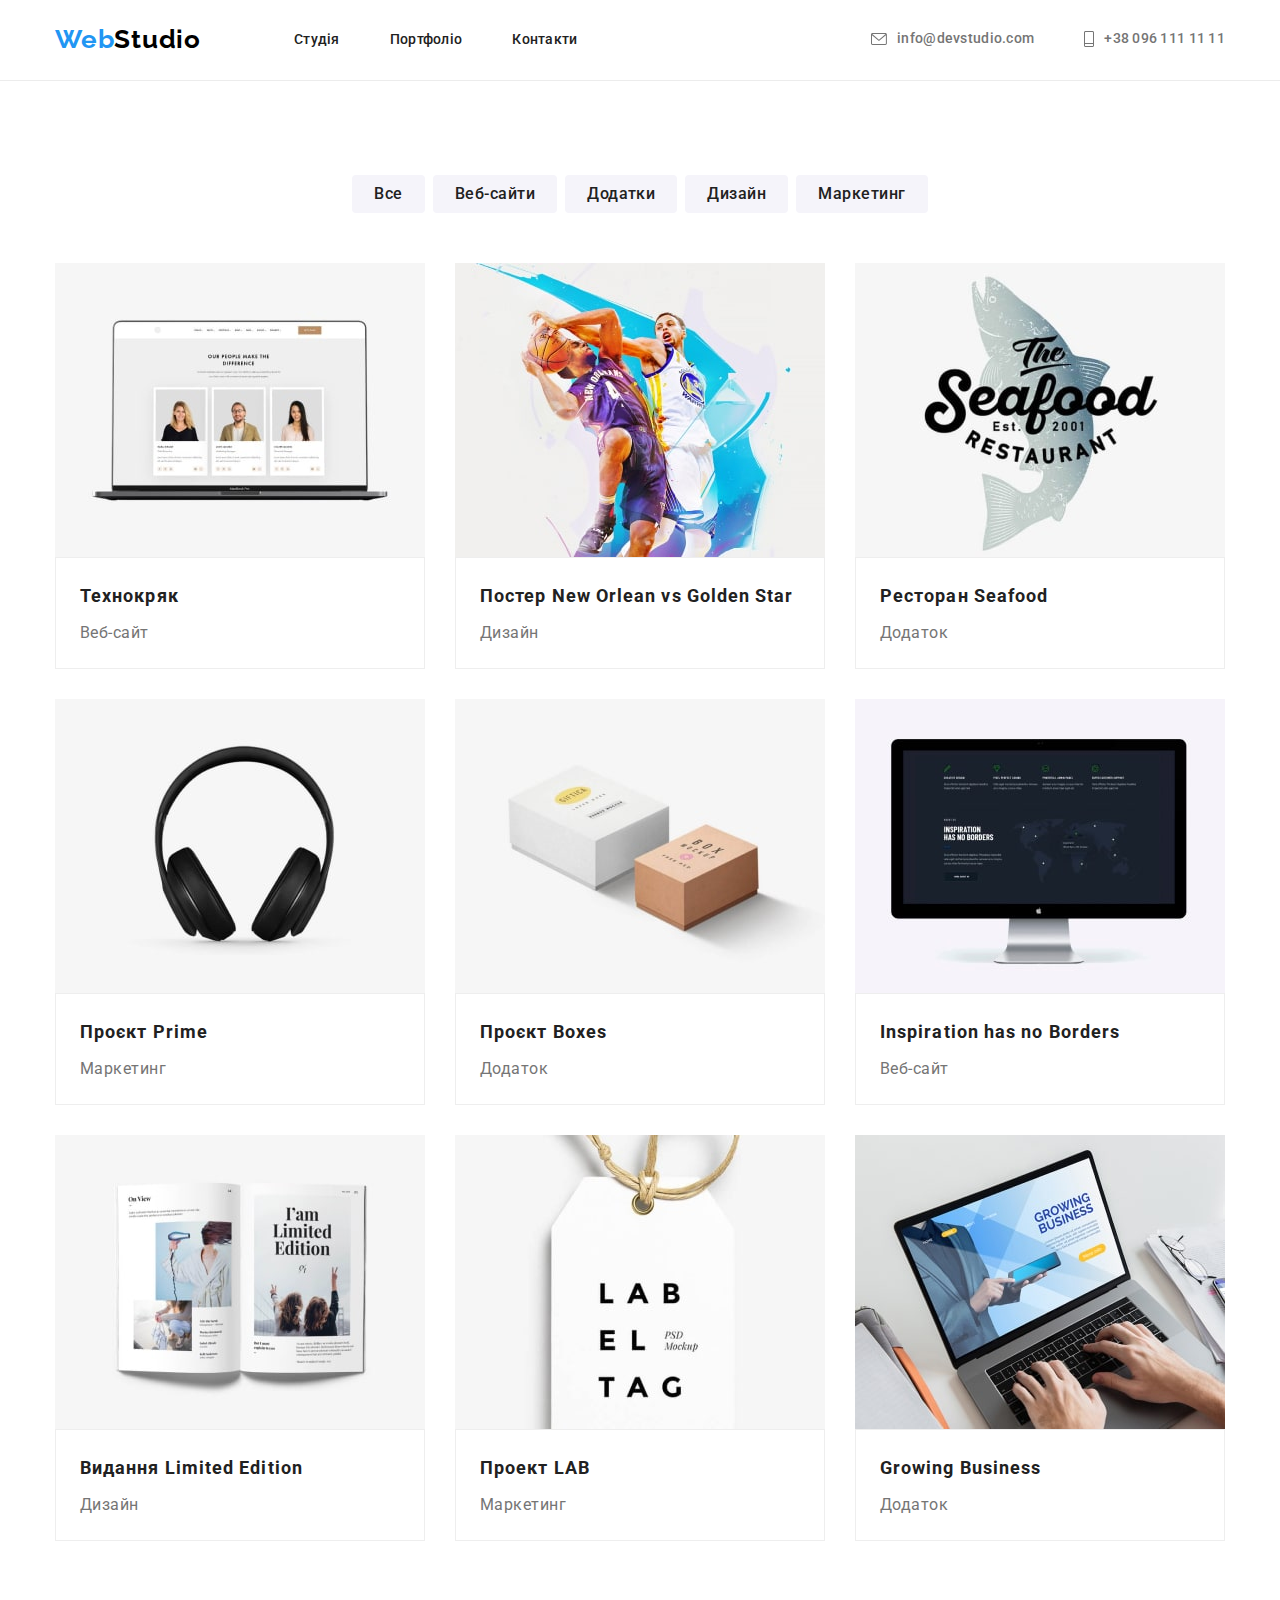
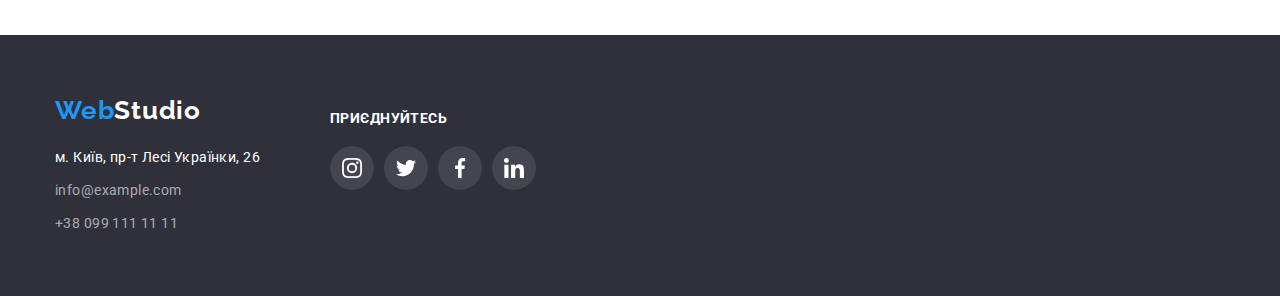
==== portfolio.html @ b0bb12f6 "create hw5" ====
<!DOCTYPE html>
<html lang="uk">
  <head>
    <meta charset="UTF-8" />
    <meta http-equiv="X-UA-Compatible" content="IE=edge" />
    <meta name="viewport" content="width=device-width, initial-scale=1.0" />
    <link rel="preconnect" href="https://fonts.googleapis.com" />
    <link rel="preconnect" href="https://fonts.gstatic.com" crossorigin />
    <link
      href="https://fonts.googleapis.com/css2?family=Raleway:wght@700&family=Roboto:wght@400;500;700;900&display=swap"
      rel="stylesheet"
    />
    <title>Портфоліо</title>
    <link
      rel="stylesheet"
      href="https://cdnjs.cloudflare.com/ajax/libs/modern-normalize/1.1.0/modern-normalize.min.css"
    />
    <link rel="stylesheet" href="./css/styles.css" />
  </head>
  <body>
    <!--Header-->
    <header class="header">
      <div class="container">
        <nav class="header-nav">
          <a class="logo link" href="index.html"
            ><span class="logo-span">Web</span>Studio</a
          >
          <ul class="header-list list">
            <li class="header-item">
              <a class="header-link link" href="index.html">Студія</a>
            </li>
            <li class="header-item">
              <a class="header-link link" href="portfolio.html">Портфоліо</a>
            </li>
            <li class="header-item">
              <a class="header-link link" href="">Контакти</a>
            </li>
          </ul>
          <ul class="header-list-link list">
            <li class="header-item">
              <a class="header-link-mail link" href="">
                <svg class="header-link-icon" width="16" height="12">
                  <use
                    class="icon-header"
                    href="./images/icons-sprite.svg#mail"
                  ></use></svg
                >info@devstudio.com</a
              >
            </li>
            <li class="header-item">
              <a class="header-link-tell link" href="tel:">
                <svg class="header-link-icon" width="10" height="16">
                  <use
                    class="icon-header"
                    href="./images/icons-sprite.svg#tell"
                  ></use></svg
                >+38 096 111 11 11</a
              >
            </li>
          </ul>
        </nav>
      </div>
    </header>
    <!-- Gallery -->
    <main>
      <section class="gallery section">
        <div class="container">
          <h1 class="visually-hidden">Наші роботи</h1>
          <ul class="gallery-list-btn list">
            <li class="gallery-item-btn">
              <button class="gallery-btn" type="button">Все</button>
            </li>
            <li class="gallery-item-btn">
              <button class="gallery-btn" type="button">Веб-сайти</button>
            </li>
            <li class="gallery-item-btn">
              <button class="gallery-btn" type="button">Додатки</button>
            </li>
            <li class="gallery-item-btn">
              <button class="gallery-btn" type="button">Дизайн</button>
            </li>
            <li class="gallery-item-btn">
              <button class="gallery-btn" type="button">Маркетинг</button>
            </li>
          </ul>
          <ul class="gallery-list list">
            <li class="gallery-item">
              <img
                src="./images/portfolio-img-1.jpg"
                width="370"
                height="294"
                alt="Технокряк"
              />
              <div class="gallery-box">
                <h2 class="gallery-title">Технокряк</h2>
                <p class="gallery-text">Веб-сайт</p>
              </div>
            </li>
            <li class="gallery-item">
              <img
                src="./images/portfolio-img-2.jpg"
                width="370"
                height="294"
                alt="Постер New Orlean vs Golden Star"
              />
              <div class="gallery-box">
                <h2 class="gallery-title">Постер New Orlean vs Golden Star</h2>
                <p class="gallery-text">Дизайн</p>
              </div>
            </li>
            <li class="gallery-item">
              <img
                src="./images/portfolio-img-3.jpg"
                width="370"
                height="294"
                alt="Ресторан Seafood"
              />
              <div class="gallery-box">
                <h2 class="gallery-title">Ресторан Seafood</h2>
                <p class="gallery-text">Додаток</p>
              </div>
            </li>
            <li class="gallery-item">
              <img
                src="./images/portfolio-img-4.jpg"
                width="370"
                height="294"
                alt="Проєкт Prime"
              />
              <div class="gallery-box">
                <h2 class="gallery-title">Проєкт Prime</h2>
                <p class="gallery-text">Маркетинг</p>
              </div>
            </li>
            <li class="gallery-item">
              <img
                src="./images/portfolio-img-5.jpg"
                width="370"
                height="294"
                alt="Проєкт Boxes"
              />
              <div class="gallery-box">
                <h2 class="gallery-title">Проєкт Boxes</h2>
                <p class="gallery-text">Додаток</p>
              </div>
            </li>
            <li class="gallery-item">
              <img
                src="./images/portfolio-img-6.jpg"
                width="370"
                height="294"
                alt="Inspiration has no Borders"
              />
              <div class="gallery-box">
                <h2 class="gallery-title">Inspiration has no Borders</h2>
                <p class="gallery-text">Веб-сайт</p>
              </div>
            </li>
            <li class="gallery-item">
              <img
                src="./images/portfolio-img-7.jpg"
                width="370"
                height="294"
                alt="Видання Limited Edition"
              />
              <div class="gallery-box">
                <h2 class="gallery-title">Видання Limited Edition</h2>
                <p class="gallery-text">Дизайн</p>
              </div>
            </li>
            <li class="gallery-item">
              <img
                src="./images/portfolio-img-8.jpg"
                width="370"
                height="294"
                alt="Проект LAB"
              />
              <div class="gallery-box">
                <h2 class="gallery-title">Проект LAB</h2>
                <p class="gallery-text">Маркетинг</p>
              </div>
            </li>
            <li class="gallery-item">
              <img
                src="./images/portfolio-img-9.jpg"
                width="370"
                height="294"
                alt="Growing Business"
              />
              <div class="gallery-box">
                <h2 class="gallery-title">Growing Business</h2>
                <p class="gallery-text">Додаток</p>
              </div>
            </li>
          </ul>
        </div>
      </section>
    </main>
    <!--Footer-->
    <footer class="footer">
      <div class="container footer-flex">
        <div>
          <a class="logo link" href="index.html"
            ><span class="logo-span">Web</span
            ><span class="logo-studio-span">Studio</span></a
          >
          <address class="footer-address">
            <p class="footer-text">м. Київ, пр-т Лесі Українки, 26</p>
            <ul class="footer-list list">
              <li class="footer-list-mail">
                <a class="footer-link-mail link" href="">info@example.com</a>
              </li>
              <li class="footer-list-tell">
                <a class="footer-link-tell link" href="tel:"
                  >+38 099 111 11 11</a
                >
              </li>
            </ul>
          </address>
        </div>
        <div>
          <h2 class="footer-title title">Приєднуйтесь</h2>
          <ul class="footer-list-icon list">
            <li class="footer-item-icon">
              <a class="footer-link-icon" href="">
                <svg class="footer-icon" width="20" height="20">
                  <use href="./images/icons-sprite.svg#instagram"></use>
                </svg>
              </a>
            </li>
            <li class="footer-item-icon">
              <a class="footer-link-icon" href="">
                <svg class="footer-icon" width="20" height="20">
                  <use href="./images/icons-sprite.svg#twitter"></use>
                </svg>
              </a>
            </li>
            <li class="footer-item-icon">
              <a class="footer-link-icon" href="">
                <svg class="footer-icon" width="20" height="20">
                  <use href="./images/icons-sprite.svg#facebook"></use>
                </svg>
              </a>
            </li>
            <li class="footer-item-icon">
              <a class="footer-link-icon" href="">
                <svg class="footer-icon" width="20" height="20">
                  <use href="./images/icons-sprite.svg#linkedin"></use>
                </svg>
              </a>
            </li>
          </ul>
        </div>
      </div>
    </footer>
  </body>
</html>
---- css/styles.css ----
:root {
  --main-color: #212121;
  --second-color: #757575;
  --btn-color: #2196f3;
  --btn-gallery-color: #f5f4fa;
  --icon-color: #afb1b8;
}

body {
  font-family: "Roboto", sans-serif;
  color: #212121;
}

h1,
h2,
h3,
h4,
h5,
h6,
p {
  margin: 0;
}

ul {
  margin: 0;
  padding-left: 0;
}

img {
  display: block;
}

.visually-hidden {
  position: absolute;
  white-space: nowrap;
  width: 1px;
  height: 1px;
  overflow: hidden;
  border: 0;
  padding: 0;
  clip: rect(0 0 0 0);
  clip-path: inset(50%);
  margin: -1px;
}

.title {
  font-style: normal;
}

.link {
  text-decoration: none;
}

.list {
  list-style: none;
}

.section {
  padding-top: 94px;
  padding-bottom: 94px;
}

.container {
  width: 1200px;
  padding-left: 15px;
  padding-right: 15px;
  margin: 0 auto;
}

/* <!--Header--> */

.logo {
  font-family: "Raleway";
  font-weight: 700;
  font-size: 26px;
  line-height: 1.19;
  letter-spacing: 0.03em;
  color: #000000;
}

.logo-span {
  color: #2196f3;
}

.header {
  padding-top: 24px;
  padding-bottom: 25px;
  margin-right: auto;
  margin-left: auto;
  max-width: 1600px;
  border-bottom: 1px solid #ececec;
}

.header-nav {
  display: flex;
  align-items: center;
}

.header-list {
  display: flex;
  margin-left: 93px;
}

.header-list-link {
  display: flex;
  margin-left: auto;
}

.header-item {
  margin-right: 50px;
}

.header-item:last-child {
  margin-right: 0;
}

.header-link {
  font-weight: 500;
  font-size: 14px;
  line-height: 1.14;
  letter-spacing: 0.02em;
  color: var(--main-color);
}

.header-link:hover,
.header-link:focus {
  color: #2196f3;
}

.header-link-tell,
.header-link-mail {
  display: flex;
  align-items: center;
  justify-content: center;
  font-weight: 500;
  font-size: 14px;
  line-height: 1.14;
  letter-spacing: 0.02em;
  color: var(--second-color);
}

.header-link-mail:hover,
.header-link-mail:focus {
  color: #2196f3;
}

.header-link-tell:hover,
.header-link-tell:focus {
  color: #2196f3;
}

.header-link-icon {
  display: flex;
  margin-right: 10px;
  fill: var(--second-color);
}

.icon-header {
  fill: currentColor;
}

/* <!--Hero--> */

.hero {
  margin-left: auto;
  margin-right: auto;
  max-width: 1600px;
  min-height: 600px;
  padding-top: 200px;
  padding-bottom: 200px;
  text-align: center;
  background-image: linear-gradient(
      rgba(47, 48, 58, 0.4),
      rgba(47, 48, 58, 0.4)
    ),
    url(../images/hero.jpg);
  background-color: #2f303a;
}

.hero-title {
  margin-left: auto;
  margin-right: auto;
  max-width: 696px;
  font-weight: 900;
  font-size: 44px;
  line-height: 1.36;
  letter-spacing: 0.06em;
  text-transform: uppercase;
  color: #ffffff;
}

.hero-btn {
  min-width: 216px;
  border-radius: 4px;
  border: 0;
  padding: 10px 32px 10px 32px;
  margin-top: 30px;
  font-weight: 700;
  font-size: 16px;
  line-height: 1.87;
  letter-spacing: 0.06em;
  color: #ffffff;
  cursor: pointer;
  background-color: var(--btn-color);
}

/* <!--Soft Skills--> */

.soft-skills.section {
  padding-bottom: 47px;
}

.soft-skills-list {
  display: flex;
}

.soft-skills-item {
  max-width: 270px;
  margin-right: 30px;
}

.soft-skills-item:last-child {
  margin-right: 0;
}

.soft-skills-title {
  margin-bottom: 10px;
  font-weight: 700;
  font-size: 14px;
  line-height: 1.14;
  letter-spacing: 0.03em;
  text-transform: uppercase;
  color: var(--main-color);
}

.soft-skills-text {
  font-size: 14px;
  line-height: 1.71;
  letter-spacing: 0.03em;
  color: var(--second-color);
}

.soft-box {
  display: flex;
  align-items: center;
  justify-content: center;
  height: 120px;
  margin-bottom: 30px;
  border-radius: 4px;
  background-color: var(--btn-gallery-color);
}

/* <!--About--> */

.about.section {
  padding-top: 47px;
}

.about-list {
  display: flex;
}

.about-item {
  width: 370px;
  margin-right: 30px;
}

.about-item:last-child {
  margin-right: 0;
}

.about-title {
  margin-bottom: 50px;
  font-weight: 700;
  font-size: 36px;
  line-height: 1.17;
  text-align: center;
  letter-spacing: 0.03em;
  color: var(--main-color);
}

/* <!--Team--> */

.team {
  background-color: var(--btn-gallery-color);
  max-width: 1600px;
  margin-left: auto;
  margin-right: auto;
}

.team-list {
  display: flex;
}

.team-item {
  width: 270px;
  margin-right: 30px;
  background-color: #ffffff;
}

.team-item:last-child {
  margin-right: 0;
}

.team-box {
  padding-top: 30px;
  padding-bottom: 30px;
}

.team-title {
  margin-bottom: 50px;
  font-weight: 700;
  font-size: 36px;
  line-height: 1.17;
  text-align: center;
  letter-spacing: 0.03em;
  color: var(--main-color);
}

.team-title-name {
  font-weight: 500;
  font-size: 16px;
  line-height: 1.19;
  text-align: center;
  letter-spacing: 0.03em;
  color: var(--main-color);
}

.team-text {
  margin-top: 10px;
  font-size: 16px;
  line-height: 1.19;
  text-align: center;
  letter-spacing: 0.03em;
  color: var(--second-color);
}

.team-soc-list {
  display: flex;
  justify-content: center;
  gap: 10px;
  margin-top: 16px;
}

.team-soc-link {
  display: flex;
  align-items: center;
  justify-content: center;
  width: 44px;
  height: 44px;
  border-radius: 50%;
  fill: var(--icon-color);
}

.team-soc-link:hover,
.team-soc-link:focus {
  fill: #fff;
  background-color: var(--btn-color);
}

.team-box {
  box-shadow: 0px 1px 3px rgba(0, 0, 0, 0.12), 0px 1px 1px rgba(0, 0, 0, 0.14),
    0px 2px 1px rgba(0, 0, 0, 0.2);
}

/* <!-- Clients --> */

.clients-title {
  margin: 0;
  margin-bottom: 50px;
  font-weight: 700;
  font-size: 36px;
  line-height: 1.17;
  text-align: center;
  letter-spacing: 0.03em;
}

.clients-list {
  display: flex;
  gap: 30px;
}

.clients-link {
  display: flex;
  justify-content: center;
  align-items: center;
  width: 170px;
  height: 92px;
  border: 1px solid #afb1b8;
  border-radius: 4px;
  fill: var(--icon-color);
}

.clients-link:hover,
.clients-link:focus {
  fill: var(--btn-color);
  border-color: var(--btn-color);
}

/* <!--Footer--> */

.footer {
  display: flex;
  flex-wrap: wrap;
  margin-left: auto;
  margin-right: auto;
  max-width: 1600px;
  padding-top: 60px;
  padding-bottom: 60px;
  min-height: 252px;
  background-color: #2f303a;
}

.logo-studio-span {
  color: #fff;
}

.footer-text {
  margin-top: 20px;
  font-style: normal;
  font-size: 14px;
  line-height: 1.71;
  letter-spacing: 0.03em;
  color: #ffffff;
}

.footer-list-mail,
.footer-list-tell {
  margin-top: 9px;
}

.footer-link-tell,
.footer-link-mail {
  font-style: normal;
  font-size: 14px;
  line-height: 1.71;
  letter-spacing: 0.03em;
  color: rgba(255, 255, 255, 0.6);
}

.footer-link-mail:hover,
.footer-link-mail:focus {
  color: #2196f3;
}

.footer-link-tell:hover,
.footer-link-tell:focus {
  color: #2196f3;
}

.footer-title {
  margin-top: 15px;
  margin-bottom: 20px;
  font-weight: 700;
  font-size: 14px;
  line-height: 16px;
  letter-spacing: 0.03em;
  text-transform: uppercase;
  color: #ffffff;
}

.footer-list-icon {
  display: flex;
  gap: 10px;
}

.footer-link-icon {
  display: flex;
  justify-content: center;
  align-items: center;
  width: 44px;
  height: 44px;
  border-radius: 50%;
  background-color: rgba(255, 255, 255, 0.1);
  fill: #fff;
}

.footer-link-icon:hover,
.footer-link-icon:focus {
  background-color: var(--btn-color);
}

.footer-flex {
  display: flex;
  gap: 70px;
}

/* <!-- Gallery --> */

.gallery-item {
  width: 370px;
  margin-right: 30px;
  margin-bottom: 30px;
  background-color: #ffffff;
}

.gallery-item:hover,
.gallery-item:focus {
  box-shadow: 0px 1px 1px rgba(0, 0, 0, 0.12), 0px 4px 4px rgba(0, 0, 0, 0.06),
    1px 4px 6px rgba(0, 0, 0, 0.16);
}

.gallery-item:nth-child(3n) {
  margin-right: 0;
}

.gallery-item:nth-child(n + 7) {
  margin-bottom: 0;
}

.gallery-btn {
  font-family: "Roboto";
  font-weight: 500;
  font-size: 16px;
  border-radius: 4px;
  padding: 6px 22px 6px 22px;
  line-height: 1.63;
  text-align: center;
  letter-spacing: 0.03em;
  cursor: pointer;
  border: 0;
  color: var(--main-color);
  background-color: var(--btn-gallery-color);
}

.gallery-btn:hover,
.gallery-btn:focus {
  background-color: var(--btn-color);
  color: #fff;
  box-shadow: 0px 3px 1px rgba(0, 0, 0, 0.1), 0px 1px 2px rgba(0, 0, 0, 0.08),
    0px 2px 2px rgba(0, 0, 0, 0.12);
}

.gallery-box {
  padding: 20px 24px;
  width: 370px;
  border: 1px solid #eeeeee;
}

.gallery-list {
  display: flex;
  flex-wrap: wrap;
  margin-top: 50px;
}

.gallery-list-btn {
  display: flex;
  justify-content: center;
}

.gallery-item-btn {
  margin-right: 8px;
}

.gallery-item-btn:last-child {
  margin-right: 0;
}

.gallery-title {
  font-weight: 700;
  font-size: 18px;
  line-height: 2;
  letter-spacing: 0.06em;
  color: var(--main-color);
}

.gallery-text {
  margin-top: 4px;
  font-size: 16px;
  line-height: 1.88;
  letter-spacing: 0.03em;
  color: var(--second-color);
}
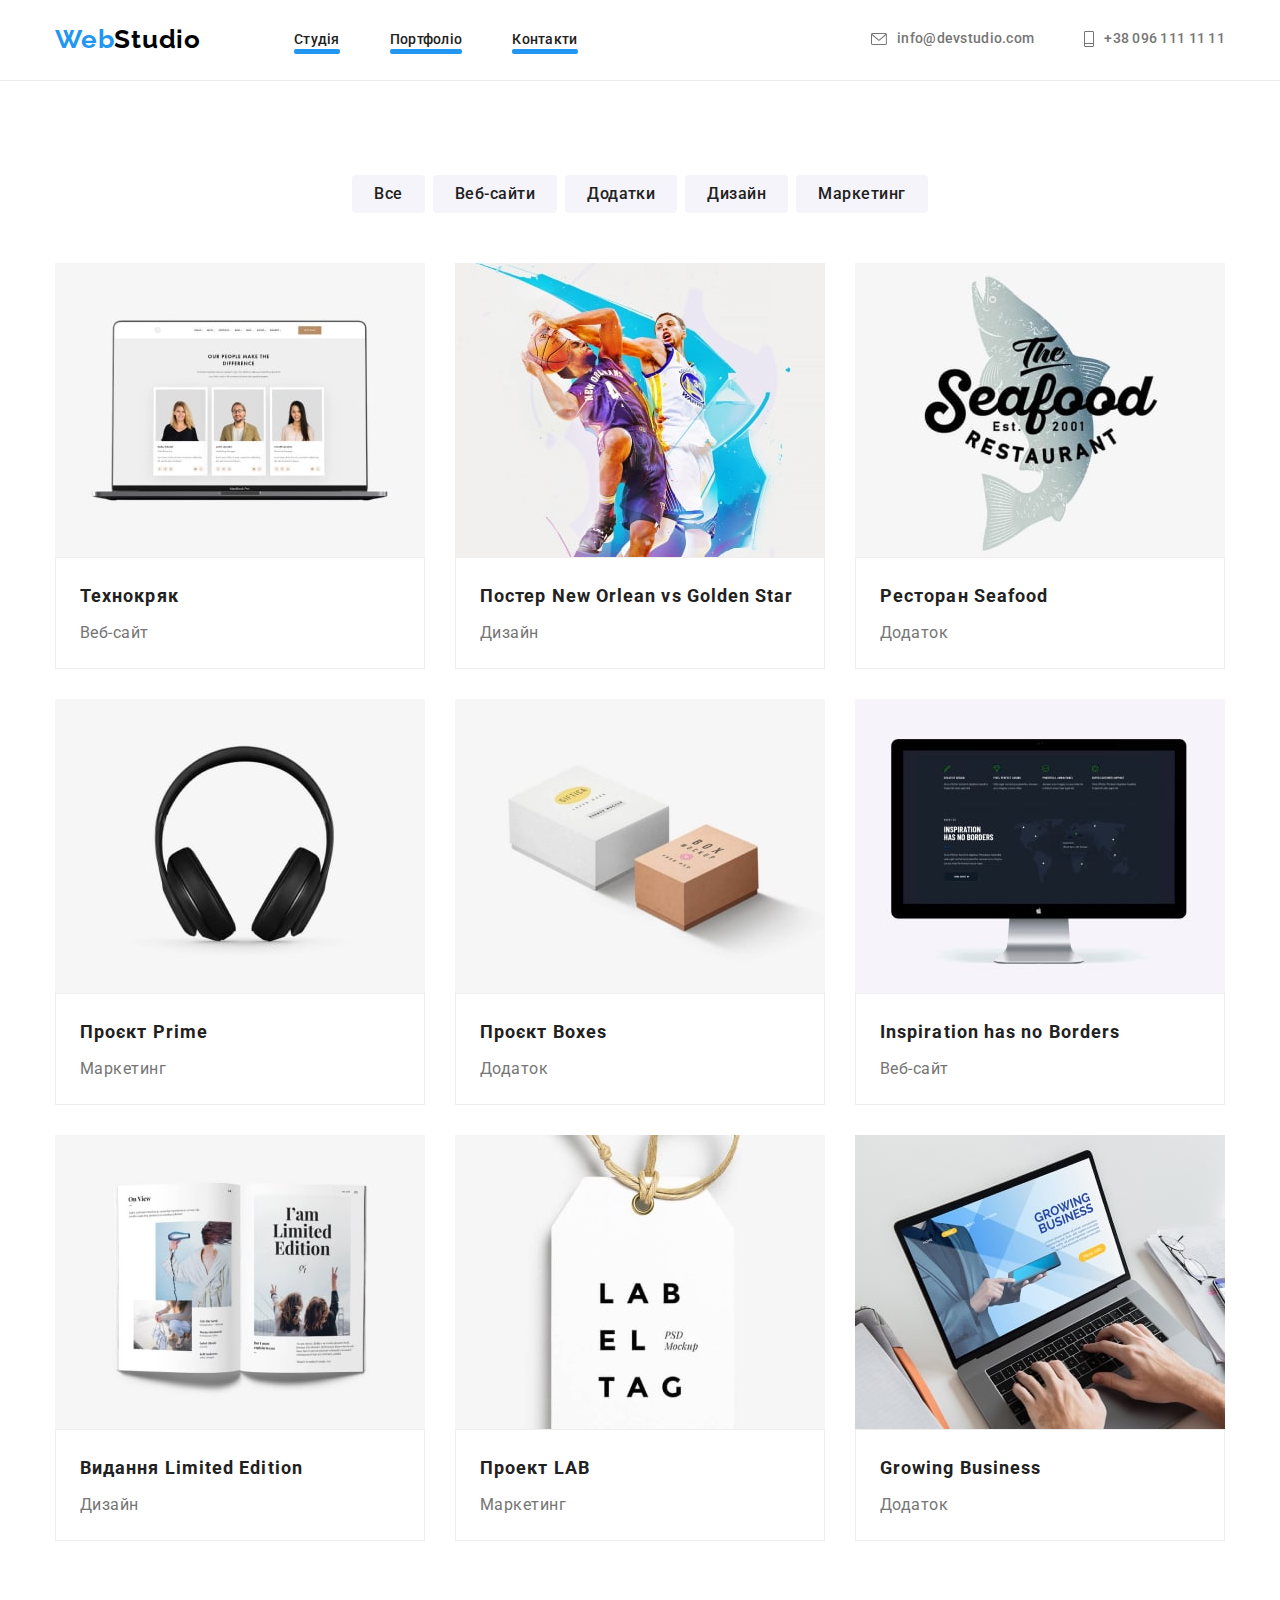
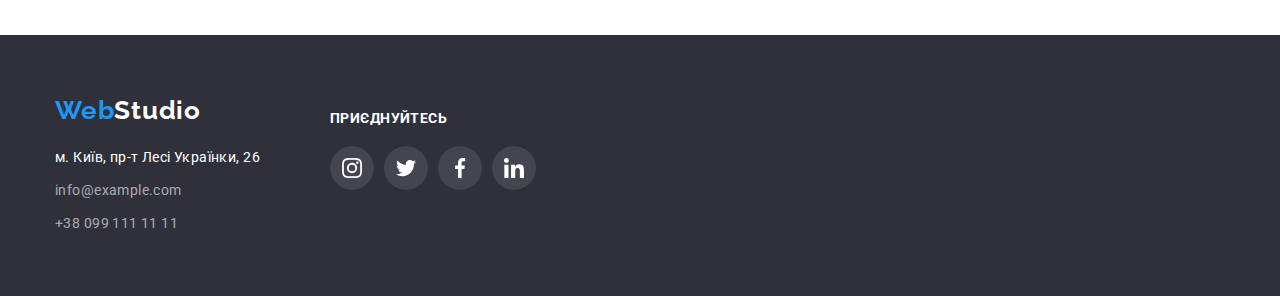
==== commit 599f982e: "111" ====
--- a/portfolio.html
+++ b/portfolio.html
@@ -15,6 +15,7 @@
       rel="stylesheet"
       href="https://cdnjs.cloudflare.com/ajax/libs/modern-normalize/1.1.0/modern-normalize.min.css"
     />
+    <link rel="stylesheet" href="./js/modal.js" />
     <link rel="stylesheet" href="./css/styles.css" />
   </head>
   <body>
@@ -253,5 +254,6 @@
         </div>
       </div>
     </footer>
+    <script src="./js/modal.js"></script>
   </body>
 </html>
--- a/css/styles.css
+++ b/css/styles.css
@@ -94,6 +94,7 @@
 .header-nav {
   display: flex;
   align-items: center;
+  position: relative;
 }
 
 .header-list {
@@ -115,11 +116,14 @@
 }
 
 .header-link {
+  position: relative;
   font-weight: 500;
   font-size: 14px;
   line-height: 1.14;
   letter-spacing: 0.02em;
   color: var(--main-color);
+  transition-property: color;
+  transition-duration: 250ms;
 }
 
 .header-link:hover,
@@ -127,6 +131,22 @@
   color: #2196f3;
 }
 
+.header-link::after {
+  position: absolute;
+  content: "";
+  width: 100%;
+  height: 5px;
+  left: 0;
+
+  border-radius: 2px;
+  background-color: var(--btn-color);
+  display: block;
+}
+
+/* .header-link:hover::after {
+  display: block;
+} */
+
 .header-link-tell,
 .header-link-mail {
   display: flex;
@@ -137,6 +157,8 @@
   line-height: 1.14;
   letter-spacing: 0.02em;
   color: var(--second-color);
+  transition-property: color;
+  transition-duration: 250ms;
 }
 
 .header-link-mail:hover,
@@ -279,11 +301,27 @@
   color: var(--main-color);
 }
 
+.about-text {
+  position: absolute;
+  font-weight: 700;
+  font-size: 14px;
+  line-height: 1.14;
+  text-align: center;
+  letter-spacing: 0.03em;
+  text-transform: uppercase;
+  color: #ffffff;
+  bottom: 0;
+  width: 100%;
+}
+
+.about-thumb {
+  position: relative;
+}
+
 /* <!--Team--> */
 
 .team {
   background-color: var(--btn-gallery-color);
-  max-width: 1600px;
   margin-left: auto;
   margin-right: auto;
 }
@@ -404,7 +442,6 @@
   flex-wrap: wrap;
   margin-left: auto;
   margin-right: auto;
-  max-width: 1600px;
   padding-top: 60px;
   padding-bottom: 60px;
   min-height: 252px;
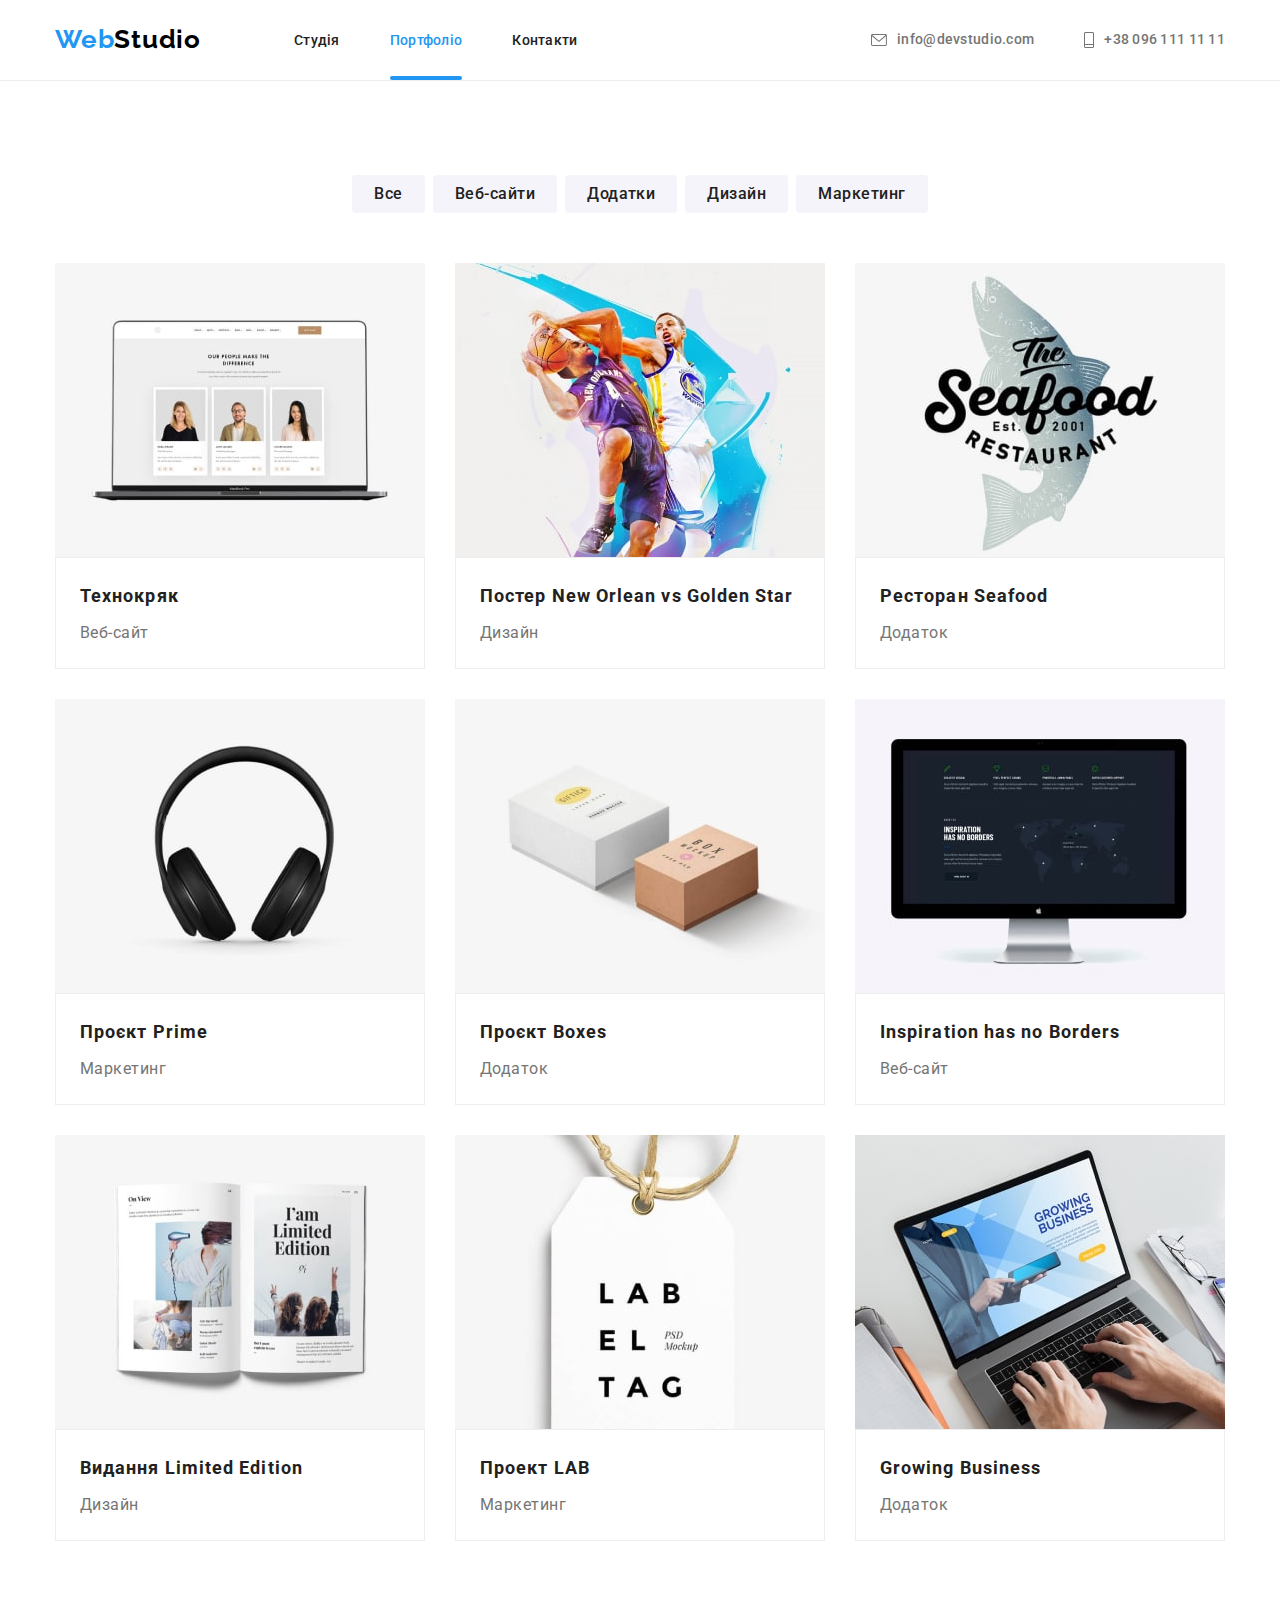
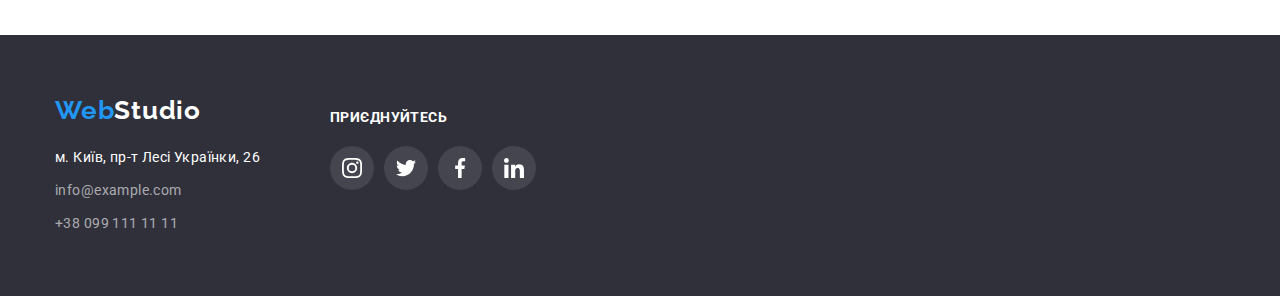
==== commit 54e83528: "done hw5" ====
--- a/portfolio.html
+++ b/portfolio.html
@@ -31,7 +31,9 @@
               <a class="header-link link" href="index.html">Студія</a>
             </li>
             <li class="header-item">
-              <a class="header-link link" href="portfolio.html">Портфоліо</a>
+              <a class="header-link link" href="portfolio.html">
+                <span class="accent underline">Портфоліо</span></a
+              >
             </li>
             <li class="header-item">
               <a class="header-link link" href="">Контакти</a>
@@ -86,112 +88,195 @@
           </ul>
           <ul class="gallery-list list">
             <li class="gallery-item">
-              <img
-                src="./images/portfolio-img-1.jpg"
-                width="370"
-                height="294"
-                alt="Технокряк"
-              />
-              <div class="gallery-box">
-                <h2 class="gallery-title">Технокряк</h2>
-                <p class="gallery-text">Веб-сайт</p>
-              </div>
-            </li>
-            <li class="gallery-item">
-              <img
-                src="./images/portfolio-img-2.jpg"
-                width="370"
-                height="294"
-                alt="Постер New Orlean vs Golden Star"
-              />
-              <div class="gallery-box">
-                <h2 class="gallery-title">Постер New Orlean vs Golden Star</h2>
-                <p class="gallery-text">Дизайн</p>
-              </div>
-            </li>
-            <li class="gallery-item">
-              <img
-                src="./images/portfolio-img-3.jpg"
-                width="370"
-                height="294"
-                alt="Ресторан Seafood"
-              />
-              <div class="gallery-box">
-                <h2 class="gallery-title">Ресторан Seafood</h2>
-                <p class="gallery-text">Додаток</p>
-              </div>
-            </li>
-            <li class="gallery-item">
-              <img
-                src="./images/portfolio-img-4.jpg"
-                width="370"
-                height="294"
-                alt="Проєкт Prime"
-              />
-              <div class="gallery-box">
-                <h2 class="gallery-title">Проєкт Prime</h2>
-                <p class="gallery-text">Маркетинг</p>
-              </div>
-            </li>
-            <li class="gallery-item">
-              <img
-                src="./images/portfolio-img-5.jpg"
-                width="370"
-                height="294"
-                alt="Проєкт Boxes"
-              />
-              <div class="gallery-box">
-                <h2 class="gallery-title">Проєкт Boxes</h2>
-                <p class="gallery-text">Додаток</p>
-              </div>
-            </li>
-            <li class="gallery-item">
-              <img
-                src="./images/portfolio-img-6.jpg"
-                width="370"
-                height="294"
-                alt="Inspiration has no Borders"
-              />
-              <div class="gallery-box">
-                <h2 class="gallery-title">Inspiration has no Borders</h2>
-                <p class="gallery-text">Веб-сайт</p>
-              </div>
-            </li>
-            <li class="gallery-item">
-              <img
-                src="./images/portfolio-img-7.jpg"
-                width="370"
-                height="294"
-                alt="Видання Limited Edition"
-              />
-              <div class="gallery-box">
-                <h2 class="gallery-title">Видання Limited Edition</h2>
-                <p class="gallery-text">Дизайн</p>
-              </div>
-            </li>
-            <li class="gallery-item">
-              <img
-                src="./images/portfolio-img-8.jpg"
-                width="370"
-                height="294"
-                alt="Проект LAB"
-              />
-              <div class="gallery-box">
-                <h2 class="gallery-title">Проект LAB</h2>
-                <p class="gallery-text">Маркетинг</p>
-              </div>
-            </li>
-            <li class="gallery-item">
-              <img
-                src="./images/portfolio-img-9.jpg"
-                width="370"
-                height="294"
-                alt="Growing Business"
-              />
-              <div class="gallery-box">
-                <h2 class="gallery-title">Growing Business</h2>
-                <p class="gallery-text">Додаток</p>
-              </div>
+              <a class="link" href=""
+                ><div class="gallery-up-wrap">
+                  <img
+                    src="./images/portfolio-img-1.jpg"
+                    width="370"
+                    height="294"
+                    alt="Технокряк"
+                  />
+                  <p class="gallery-up-text">
+                    Ресурс пропонує комплексні пропозиції з різним рівнем
+                    функціоналу та сервісів. Все це дозволить відвідувачу
+                    отримати вичерпні відомості про компанію чи приватну особу.
+                  </p>
+                </div>
+                <div class="gallery-box">
+                  <h2 class="gallery-title">Технокряк</h2>
+                  <p class="gallery-text">Веб-сайт</p>
+                </div></a
+              >
+            </li>
+            <li class="gallery-item">
+              <a class="link" href=""
+                ><div class="gallery-up-wrap">
+                  <img
+                    src="./images/portfolio-img-2.jpg"
+                    width="370"
+                    height="294"
+                    alt="Технокряк"
+                  />
+                  <p class="gallery-up-text">
+                    Ресурс пропонує комплексні пропозиції з різним рівнем
+                    функціоналу та сервісів. Все це дозволить відвідувачу
+                    отримати вичерпні відомості про компанію чи приватну особу.
+                  </p>
+                </div>
+                <div class="gallery-box">
+                  <h2 class="gallery-title">
+                    Постер New Orlean vs Golden Star
+                  </h2>
+                  <p class="gallery-text">Дизайн</p>
+                </div></a
+              >
+            </li>
+            <li class="gallery-item">
+              <a class="link" href=""
+                ><div class="gallery-up-wrap">
+                  <img
+                    src="./images/portfolio-img-3.jpg"
+                    width="370"
+                    height="294"
+                    alt="Технокряк"
+                  />
+                  <p class="gallery-up-text">
+                    Ресурс пропонує комплексні пропозиції з різним рівнем
+                    функціоналу та сервісів. Все це дозволить відвідувачу
+                    отримати вичерпні відомості про компанію чи приватну особу.
+                  </p>
+                </div>
+                <div class="gallery-box">
+                  <h2 class="gallery-title">Ресторан Seafood</h2>
+                  <p class="gallery-text">Додаток</p>
+                </div></a
+              >
+            </li>
+            <li class="gallery-item">
+              <a class="link" href=""
+                ><div class="gallery-up-wrap">
+                  <img
+                    src="./images/portfolio-img-4.jpg"
+                    width="370"
+                    height="294"
+                    alt="Технокряк"
+                  />
+                  <p class="gallery-up-text">
+                    Ресурс пропонує комплексні пропозиції з різним рівнем
+                    функціоналу та сервісів. Все це дозволить відвідувачу
+                    отримати вичерпні відомості про компанію чи приватну особу.
+                  </p>
+                </div>
+                <div class="gallery-box">
+                  <h2 class="gallery-title">Проєкт Prime</h2>
+                  <p class="gallery-text">Маркетинг</p>
+                </div></a
+              >
+            </li>
+            <li class="gallery-item">
+              <a class="link" href="">
+                <div class="gallery-up-wrap">
+                  <img
+                    src="./images/portfolio-img-5.jpg"
+                    width="370"
+                    height="294"
+                    alt="Технокряк"
+                  />
+                  <p class="gallery-up-text">
+                    Ресурс пропонує комплексні пропозиції з різним рівнем
+                    функціоналу та сервісів. Все це дозволить відвідувачу
+                    отримати вичерпні відомості про компанію чи приватну особу.
+                  </p>
+                </div>
+                <div class="gallery-box">
+                  <h2 class="gallery-title">Проєкт Boxes</h2>
+                  <p class="gallery-text">Додаток</p>
+                </div></a
+              >
+            </li>
+            <li class="gallery-item">
+              <a class="link" href=""
+                ><div class="gallery-up-wrap">
+                  <img
+                    src="./images/portfolio-img-6.jpg"
+                    width="370"
+                    height="294"
+                    alt="Технокряк"
+                  />
+                  <p class="gallery-up-text">
+                    Ресурс пропонує комплексні пропозиції з різним рівнем
+                    функціоналу та сервісів. Все це дозволить відвідувачу
+                    отримати вичерпні відомості про компанію чи приватну особу.
+                  </p>
+                </div>
+                <div class="gallery-box">
+                  <h2 class="gallery-title">Inspiration has no Borders</h2>
+                  <p class="gallery-text">Веб-сайт</p>
+                </div></a
+              >
+            </li>
+            <li class="gallery-item">
+              <a class="link" href=""
+                ><div class="gallery-up-wrap">
+                  <img
+                    src="./images/portfolio-img-7.jpg"
+                    width="370"
+                    height="294"
+                    alt="Технокряк"
+                  />
+                  <p class="gallery-up-text">
+                    Ресурс пропонує комплексні пропозиції з різним рівнем
+                    функціоналу та сервісів. Все це дозволить відвідувачу
+                    отримати вичерпні відомості про компанію чи приватну особу.
+                  </p>
+                </div>
+                <div class="gallery-box">
+                  <h2 class="gallery-title">Видання Limited Edition</h2>
+                  <p class="gallery-text">Дизайн</p>
+                </div></a
+              >
+            </li>
+            <li class="gallery-item">
+              <a class="link" href=""
+                ><div class="gallery-up-wrap">
+                  <img
+                    src="./images/portfolio-img-8.jpg"
+                    width="370"
+                    height="294"
+                    alt="Технокряк"
+                  />
+                  <p class="gallery-up-text">
+                    Ресурс пропонує комплексні пропозиції з різним рівнем
+                    функціоналу та сервісів. Все це дозволить відвідувачу
+                    отримати вичерпні відомості про компанію чи приватну особу.
+                  </p>
+                </div>
+                <div class="gallery-box">
+                  <h2 class="gallery-title">Проект LAB</h2>
+                  <p class="gallery-text">Маркетинг</p>
+                </div></a
+              >
+            </li>
+            <li class="gallery-item">
+              <a class="link" href=""
+                ><div class="gallery-up-wrap">
+                  <img
+                    src="./images/portfolio-img-9.jpg"
+                    width="370"
+                    height="294"
+                    alt="Технокряк"
+                  />
+                  <p class="gallery-up-text">
+                    Ресурс пропонує комплексні пропозиції з різним рівнем
+                    функціоналу та сервісів. Все це дозволить відвідувачу
+                    отримати вичерпні відомості про компанію чи приватну особу.
+                  </p>
+                </div>
+                <div class="gallery-box">
+                  <h2 class="gallery-title">Growing Business</h2>
+                  <p class="gallery-text">Додаток</p>
+                </div></a
+              >
             </li>
           </ul>
         </div>
--- a/css/styles.css
+++ b/css/styles.css
@@ -4,6 +4,7 @@
   --btn-color: #2196f3;
   --btn-gallery-color: #f5f4fa;
   --icon-color: #afb1b8;
+  --cubic: cubic-bezier(0.4, 0, 0.2, 1);
 }
 
 body {
@@ -72,6 +73,8 @@
 .logo {
   font-family: "Raleway";
   font-weight: 700;
+  padding-top: 24px;
+  padding-bottom: 25px;
   font-size: 26px;
   line-height: 1.19;
   letter-spacing: 0.03em;
@@ -83,8 +86,6 @@
 }
 
 .header {
-  padding-top: 24px;
-  padding-bottom: 25px;
   margin-right: auto;
   margin-left: auto;
   max-width: 1600px;
@@ -117,6 +118,8 @@
 
 .header-link {
   position: relative;
+  padding-top: 32px;
+  padding-bottom: 32px;
   font-weight: 500;
   font-size: 14px;
   line-height: 1.14;
@@ -134,18 +137,44 @@
 .header-link::after {
   position: absolute;
   content: "";
+  display: block;
   width: 100%;
-  height: 5px;
+  height: 4px;
   left: 0;
-
+  bottom: 0;
+  border-radius: 2px;
+  transform: scaleX(0);
+  opacity: 0;
+  transition: transform 250ms var(--cubic), opacity 250ms var(--cubic),
+    background-color 250ms var(--cubic);
+}
+
+.header-link:hover::after {
+  background-color: var(--btn-color);
+  transform: scaleX(1);
+  opacity: 1;
+  transition: transform 250ms var(--cubic), opacity 250ms var(--cubic),
+    background-color 250ms var(--cubic);
+}
+
+.underline {
+  display: inline-block;
+}
+
+.underline::after {
+  position: absolute;
+  content: "";
+  width: 100%;
+  height: 4px;
+  left: 0;
+  bottom: 0;
   border-radius: 2px;
   background-color: var(--btn-color);
-  display: block;
-}
-
-/* .header-link:hover::after {
-  display: block;
-} */
+}
+
+.accent {
+  color: var(--btn-color);
+}
 
 .header-link-tell,
 .header-link-mail {
@@ -226,6 +255,61 @@
   background-color: var(--btn-color);
 }
 
+.backdrop {
+  position: absolute;
+  position: fixed;
+  width: 100%;
+  height: 100%;
+  top: 0;
+  background-color: rgba(0, 0, 0, 0.2);
+  transition: opacity 250ms var(--cubic), visibility 250ms var(--cubic);
+}
+
+.modal {
+  position: absolute;
+  width: 528px;
+  height: 581px;
+  background-color: #fff;
+  border-radius: 4px;
+  top: 50%;
+  left: 50%;
+  transform: translate(-50%, -50%) scale(1);
+  transition: transform 250ms var(--cubic);
+}
+
+.backdrop.is-hidden .modal {
+  transform: translate(-50%, -50%) scale(0);
+}
+
+.modal-icon {
+  display: block;
+  margin-left: auto;
+  margin-right: auto;
+}
+
+.modal-close {
+  position: absolute;
+  cursor: pointer;
+  padding: 0;
+  border-radius: 50%;
+  width: 30px;
+  height: 30px;
+  top: 8px;
+  right: 8px;
+  border: 1px solid rgba(0, 0, 0, 0.1);
+  background-color: transparent;
+}
+
+.is-hidden {
+  opacity: 0;
+  visibility: hidden;
+  pointer-events: none;
+}
+
+.no-scroll {
+  overflow: hidden;
+}
+
 /* <!--Soft Skills--> */
 
 .soft-skills.section {
@@ -303,6 +387,7 @@
 
 .about-text {
   position: absolute;
+  padding: 27px;
   font-weight: 700;
   font-size: 14px;
   line-height: 1.14;
@@ -311,7 +396,8 @@
   text-transform: uppercase;
   color: #ffffff;
   bottom: 0;
-  width: 100%;
+  width: 370px;
+  background-color: rgba(47, 48, 58, 0.8);
 }
 
 .about-thumb {
@@ -334,6 +420,8 @@
   width: 270px;
   margin-right: 30px;
   background-color: #ffffff;
+  box-shadow: 0px 1px 3px rgba(0, 0, 0, 0.12), 0px 1px 1px rgba(0, 0, 0, 0.14),
+    0px 2px 1px rgba(0, 0, 0, 0.2);
 }
 
 .team-item:last-child {
@@ -388,6 +476,8 @@
   height: 44px;
   border-radius: 50%;
   fill: var(--icon-color);
+  transition-property: fill, background-color;
+  transition-duration: 250ms;
 }
 
 .team-soc-link:hover,
@@ -397,8 +487,6 @@
 }
 
 .team-box {
-  box-shadow: 0px 1px 3px rgba(0, 0, 0, 0.12), 0px 1px 1px rgba(0, 0, 0, 0.14),
-    0px 2px 1px rgba(0, 0, 0, 0.2);
 }
 
 /* <!-- Clients --> */
@@ -427,6 +515,8 @@
   border: 1px solid #afb1b8;
   border-radius: 4px;
   fill: var(--icon-color);
+  transition-property: fill, border-color;
+  transition-duration: 250ms;
 }
 
 .clients-link:hover,
@@ -473,6 +563,8 @@
   line-height: 1.71;
   letter-spacing: 0.03em;
   color: rgba(255, 255, 255, 0.6);
+  transition-property: color;
+  transition-duration: 250ms;
 }
 
 .footer-link-mail:hover,
@@ -490,7 +582,7 @@
   margin-bottom: 20px;
   font-weight: 700;
   font-size: 14px;
-  line-height: 16px;
+  line-height: 1.14;
   letter-spacing: 0.03em;
   text-transform: uppercase;
   color: #ffffff;
@@ -510,6 +602,8 @@
   border-radius: 50%;
   background-color: rgba(255, 255, 255, 0.1);
   fill: #fff;
+  transition-property: background-color;
+  transition-duration: 250ms;
 }
 
 .footer-link-icon:hover,
@@ -529,6 +623,8 @@
   margin-right: 30px;
   margin-bottom: 30px;
   background-color: #ffffff;
+  transition-property: box-shadow;
+  transition-duration: 250ms;
 }
 
 .gallery-item:hover,
@@ -537,12 +633,41 @@
     1px 4px 6px rgba(0, 0, 0, 0.16);
 }
 
+.gallery-item:hover .gallery-up-text,
+.gallery-item:focus .gallery-up-text {
+  transform: translateY(0);
+}
+
 .gallery-item:nth-child(3n) {
   margin-right: 0;
 }
 
 .gallery-item:nth-child(n + 7) {
   margin-bottom: 0;
+}
+
+.gallery-up-text {
+  position: absolute;
+  display: flex;
+  justify-content: center;
+  align-items: center;
+  padding-left: 24px;
+  padding-right: 24px;
+  font-size: 18px;
+  line-height: 1.6;
+  letter-spacing: 0.03em;
+  color: #ffffff;
+  background-color: rgba(33, 150, 243, 0.9);
+  top: 0;
+  height: 100%;
+  transform: translateY(100%);
+  transition: transform 250ms var(--cubic);
+  overflow: auto;
+}
+
+.gallery-up-wrap {
+  position: relative;
+  overflow: hidden;
 }
 
 .gallery-btn {
@@ -558,6 +683,7 @@
   border: 0;
   color: var(--main-color);
   background-color: var(--btn-gallery-color);
+  transition-duration: 250ms;
 }
 
 .gallery-btn:hover,
